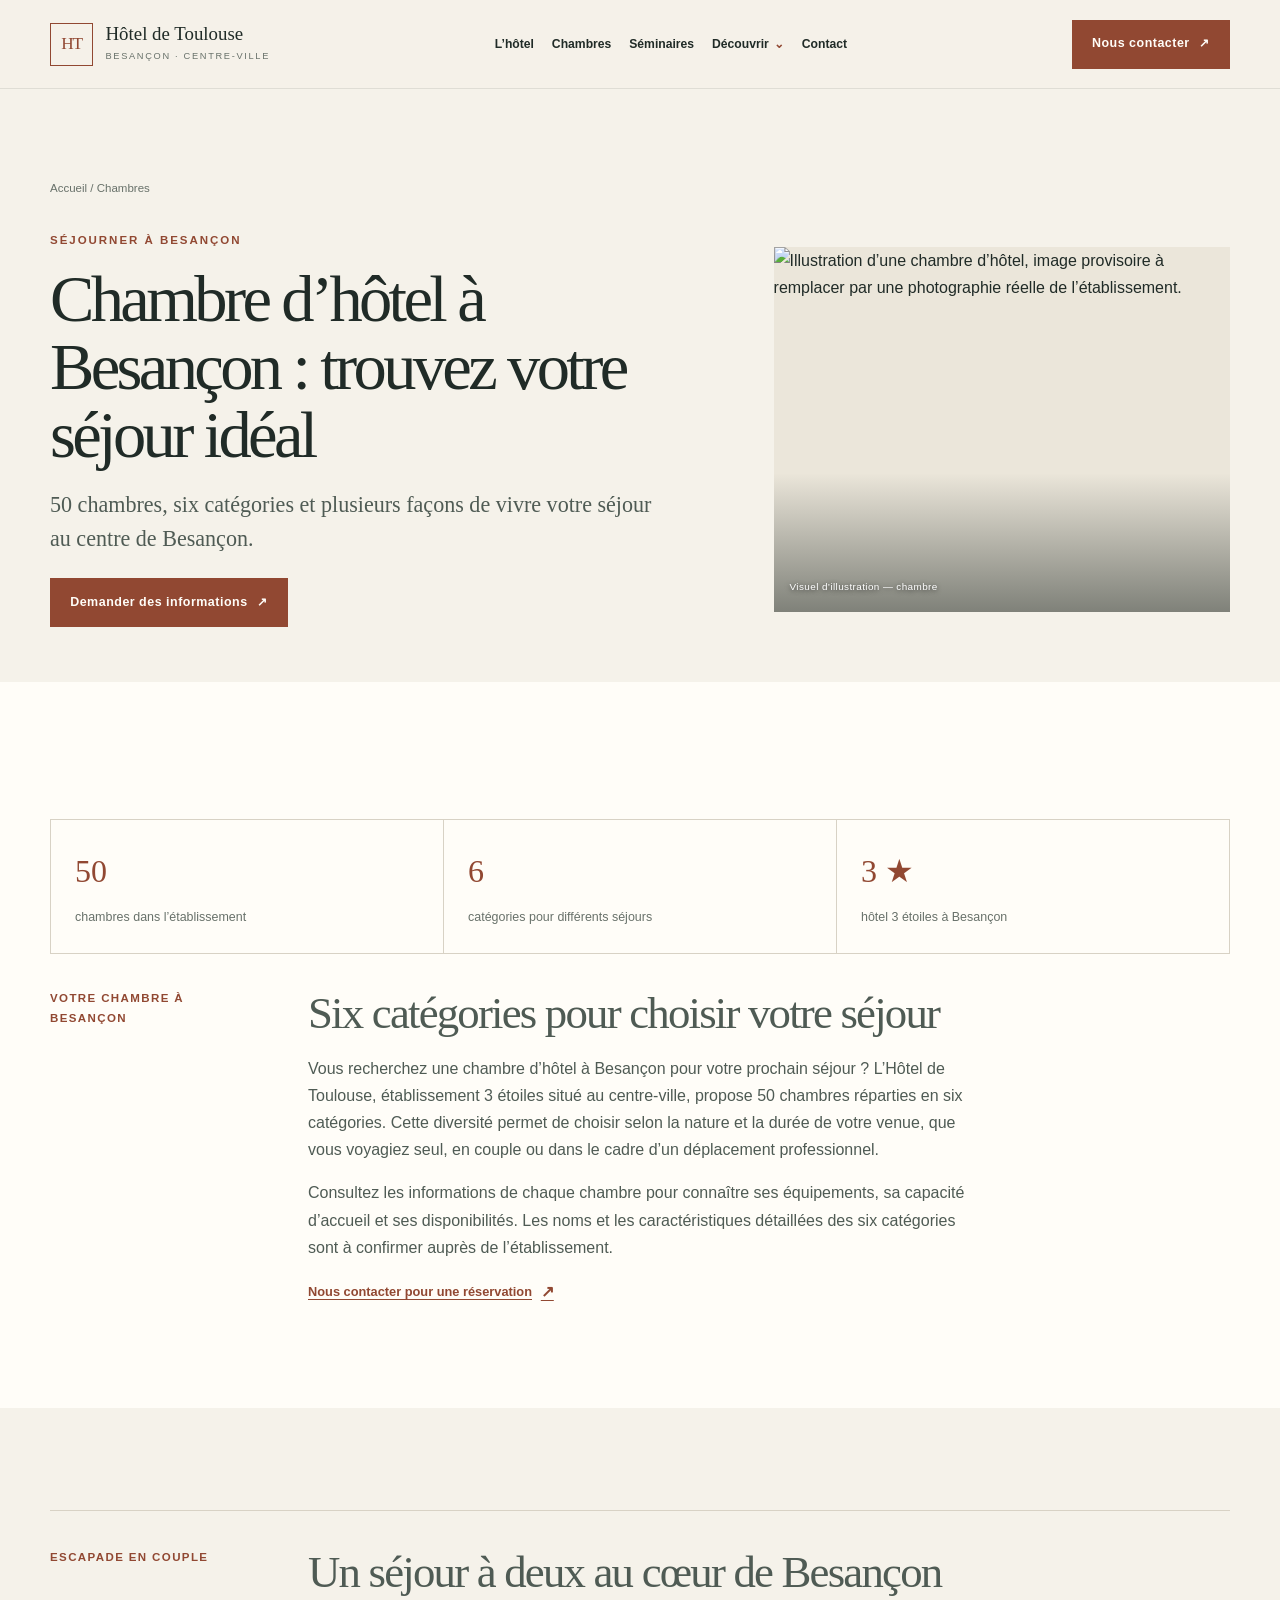
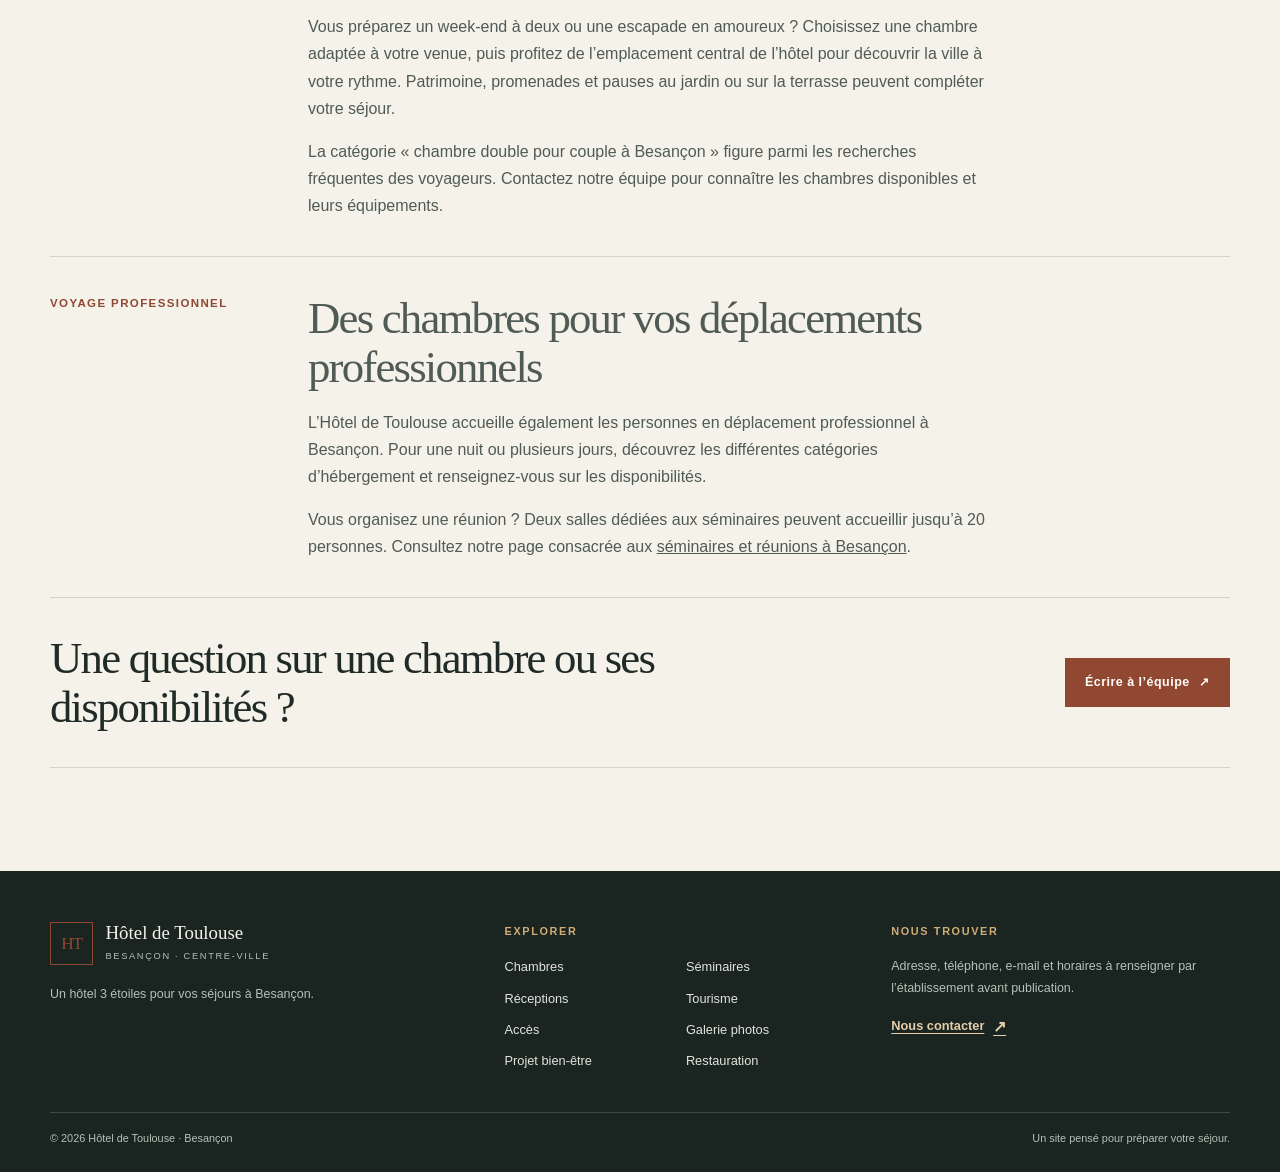
==== chambres/index.html @ 4cdc9aeb "Add files via upload" ====
<!doctype html>
<html lang="fr">
<head>
  <meta charset="utf-8"><meta name="viewport" content="width=device-width, initial-scale=1">
  <title>Chambre hôtel Besançon | Hôtel de Toulouse, 3 étoiles</title>
  <meta name="description" content="Découvrez les 50 chambres de l'Hôtel de Toulouse à Besançon, réparties en six catégories pour vos séjours personnels ou professionnels.">
  <meta name="robots" content="index,follow"><link rel="canonical" href="/chambres/"><link rel="icon" href="../assets/monogram.svg" type="image/svg+xml"><link rel="stylesheet" href="../assets/site.css"><script src="../assets/site.js" defer></script>
  <meta property="og:type" content="website"><meta property="og:locale" content="fr_FR"><meta property="og:title" content="Chambres | Hôtel de Toulouse à Besançon"><meta property="og:description" content="50 chambres en six catégories pour vos séjours à Besançon.">
</head>
<body>
  <a class="skip-link" href="#contenu">Aller au contenu</a>
  <header class="site-header"><div class="wrap header-inner">
    <a class="brand" href="../"><span class="brand-mark" aria-hidden="true">HT</span><span><span class="brand-name">Hôtel de Toulouse</span><span class="brand-place">BESANÇON · CENTRE-VILLE</span></span></a>
    <button class="menu-toggle" type="button" aria-expanded="false" aria-controls="navigation">Menu <span aria-hidden="true">☰</span></button>
    <nav class="main-nav" id="navigation" aria-label="Navigation principale"><a href="../">L’hôtel</a><a href="./" aria-current="page">Chambres</a><a href="../seminaires-reunions/">Séminaires</a><details><summary>Découvrir</summary><div class="nav-dropdown"><a href="../receptions-mariages/">Réceptions &amp; mariages</a><a href="../visiter-besancon/">Visiter Besançon</a><a href="../situation-acces/">Situation &amp; accès</a><a href="../galerie-photos/">Galerie photos</a><a href="../spa/">Projet bien-être</a><a href="../restaurant-gastronomique/">Restauration</a></div></details><a href="../contact/">Contact</a></nav>
    <a class="button header-cta" href="../contact/">Nous contacter <span aria-hidden="true">↗</span></a>
  </div></header>
  <main id="contenu">
    <section class="page-hero"><div class="wrap"><nav class="breadcrumb" aria-label="Fil d’Ariane"><a href="../">Accueil</a> / Chambres</nav><div class="page-hero-grid">
      <div><p class="eyebrow">Séjourner à Besançon</p><h1>Chambre d’hôtel à Besançon : trouvez votre séjour idéal</h1><p class="lead">50 chambres, six catégories et plusieurs façons de vivre votre séjour au centre de Besançon.</p><a class="button" href="../contact/">Demander des informations <span aria-hidden="true">↗</span></a></div>
      <figure class="hero-photo"><img src="https://images.unsplash.com/photo-1611892440504-42a792e24d32?auto=format&amp;fit=crop&amp;w=1000&amp;q=80" width="1000" height="800" alt="Illustration d’une chambre d’hôtel, image provisoire à remplacer par une photographie réelle de l’établissement."><figcaption class="photo-note">Visuel d’illustration — chambre</figcaption></figure>
    </div></div></section>
    <section class="section section--light"><div class="wrap">
      <div class="stat-grid"><div class="stat"><strong>50</strong><span>chambres dans l’établissement</span></div><div class="stat"><strong>6</strong><span>catégories pour différents séjours</span></div><div class="stat"><strong>3 ★</strong><span>hôtel 3 étoiles à Besançon</span></div></div>
      <div class="prose-layout"><div class="prose-aside">Votre chambre à Besançon</div><div class="copy"><h2>Six catégories pour choisir votre séjour</h2><p>Vous recherchez une chambre d’hôtel à Besançon pour votre prochain séjour ? L’Hôtel de Toulouse, établissement 3 étoiles situé au centre-ville, propose 50 chambres réparties en six catégories. Cette diversité permet de choisir selon la nature et la durée de votre venue, que vous voyagiez seul, en couple ou dans le cadre d’un déplacement professionnel.</p><p>Consultez les informations de chaque chambre pour connaître ses équipements, sa capacité d’accueil et ses disponibilités. Les noms et les caractéristiques détaillées des six catégories sont à confirmer auprès de l’établissement.</p><a class="text-link" href="../contact/">Nous contacter pour une réservation</a></div></div>
    </div></section>
    <section class="section"><div class="wrap">
      <div class="prose-section"><div class="prose-layout"><div class="prose-aside">Escapade en couple</div><div class="copy"><h2>Un séjour à deux au cœur de Besançon</h2><p>Vous préparez un week-end à deux ou une escapade en amoureux ? Choisissez une chambre adaptée à votre venue, puis profitez de l’emplacement central de l’hôtel pour découvrir la ville à votre rythme. Patrimoine, promenades et pauses au jardin ou sur la terrasse peuvent compléter votre séjour.</p><p>La catégorie « chambre double pour couple à Besançon » figure parmi les recherches fréquentes des voyageurs. Contactez notre équipe pour connaître les chambres disponibles et leurs équipements.</p></div></div></div>
      <div class="prose-section"><div class="prose-layout"><div class="prose-aside">Voyage professionnel</div><div class="copy"><h2>Des chambres pour vos déplacements professionnels</h2><p>L’Hôtel de Toulouse accueille également les personnes en déplacement professionnel à Besançon. Pour une nuit ou plusieurs jours, découvrez les différentes catégories d’hébergement et renseignez-vous sur les disponibilités.</p><p>Vous organisez une réunion ? Deux salles dédiées aux séminaires peuvent accueillir jusqu’à 20 personnes. Consultez notre page consacrée aux <a href="../seminaires-reunions/">séminaires et réunions à Besançon</a>.</p></div></div></div>
      <div class="cta-band"><h2>Une question sur une chambre ou ses disponibilités ?</h2><a class="button" href="../contact/">Écrire à l’équipe <span aria-hidden="true">↗</span></a></div>
    </div></section>
  </main>
  <footer class="site-footer"><div class="wrap"><div class="footer-grid"><div><a class="brand" href="../"><span class="brand-mark" aria-hidden="true">HT</span><span><span class="brand-name">Hôtel de Toulouse</span><span class="brand-place">BESANÇON · CENTRE-VILLE</span></span></a><p class="footer-note" style="margin-top:1.2rem">Un hôtel 3 étoiles pour vos séjours à Besançon.</p></div><div><p class="footer-title">Explorer</p><div class="footer-links"><a href="./">Chambres</a><a href="../seminaires-reunions/">Séminaires</a><a href="../receptions-mariages/">Réceptions</a><a href="../visiter-besancon/">Tourisme</a><a href="../situation-acces/">Accès</a><a href="../galerie-photos/">Galerie photos</a><a href="../spa/">Projet bien-être</a><a href="../restaurant-gastronomique/">Restauration</a></div></div><div><p class="footer-title">Nous trouver</p><p class="footer-note">Adresse, téléphone, e-mail et horaires à renseigner par l’établissement avant publication.</p><a class="text-link" href="../contact/" style="color:#e5cda9">Nous contacter</a></div></div><div class="footer-bottom"><span>© <span data-year>2026</span> Hôtel de Toulouse · Besançon</span><span>Un site pensé pour préparer votre séjour.</span></div></div></footer>
</body>
</html>
---- assets/site.css ----
:root {
  color-scheme: light;
  --paper: #f5f2ea;
  --paper-deep: #ebe6da;
  --ink: #202b27;
  --muted: #68716a;
  --line: #d8d2c5;
  --accent: #914832;
  --accent-dark: #713823;
  --gold: #c9a56d;
  --white: #fffdf8;
  --serif: Georgia, "Times New Roman", serif;
  --sans: "Segoe UI", Arial, sans-serif;
  --content: 1180px;
}

* { box-sizing: border-box; }
html { scroll-behavior: smooth; scroll-padding-top: 6rem; }
body {
  margin: 0;
  background: var(--paper);
  color: var(--ink);
  font-family: var(--sans);
  font-size: 16px;
  line-height: 1.7;
  -webkit-font-smoothing: antialiased;
}
img { display: block; max-width: 100%; }
a { color: inherit; }
a:focus-visible, button:focus-visible, summary:focus-visible {
  outline: 3px solid var(--gold);
  outline-offset: 4px;
}
.skip-link {
  position: absolute;
  z-index: 20;
  top: 0.6rem;
  left: 0.6rem;
  padding: 0.7rem 1rem;
  transform: translateY(-160%);
  background: var(--white);
  color: var(--ink);
}
.skip-link:focus { transform: translateY(0); }
.wrap { width: min(var(--content), calc(100% - 3rem)); margin-inline: auto; }
.eyebrow {
  margin: 0 0 1rem;
  color: var(--accent);
  font-size: 0.72rem;
  font-weight: 700;
  letter-spacing: 0.17em;
  line-height: 1.5;
  text-transform: uppercase;
}
.site-header {
  position: relative;
  z-index: 10;
  border-bottom: 1px solid rgba(32, 43, 39, 0.1);
  background: rgba(245, 242, 234, 0.96);
}
.header-inner {
  display: flex;
  min-height: 88px;
  align-items: center;
  justify-content: space-between;
  gap: 1.5rem;
}
.brand {
  display: inline-flex;
  align-items: center;
  gap: 0.78rem;
  flex: 0 0 auto;
  text-decoration: none;
}
.brand-mark {
  display: grid;
  width: 43px;
  height: 43px;
  place-items: center;
  border: 1px solid var(--accent);
  color: var(--accent);
  font-family: var(--serif);
  font-size: 1.08rem;
  letter-spacing: -0.07em;
}
.brand-name { display: block; font-family: var(--serif); font-size: 1.18rem; line-height: 1.15; }
.brand-place {
  display: block;
  margin-top: 0.3rem;
  color: var(--muted);
  font-size: 0.58rem;
  letter-spacing: 0.18em;
}
.main-nav { display: flex; align-items: center; gap: clamp(0.65rem, 1.4vw, 1.35rem); }
.main-nav a, .main-nav summary {
  color: var(--ink);
  font-size: 0.76rem;
  font-weight: 600;
  text-decoration: none;
}
.main-nav a:hover, .main-nav summary:hover { color: var(--accent); }
.main-nav details { position: relative; }
.main-nav summary { cursor: pointer; list-style: none; }
.main-nav summary::-webkit-details-marker { display: none; }
.main-nav summary::after { content: "⌄"; margin-left: 0.32rem; color: var(--accent); }
.nav-dropdown {
  position: absolute;
  top: 1.8rem;
  left: -1rem;
  display: grid;
  min-width: 220px;
  gap: 0.8rem;
  padding: 1.1rem;
  border: 1px solid var(--line);
  background: var(--white);
  box-shadow: 0 16px 35px rgba(32, 43, 39, 0.12);
}
.nav-dropdown a { font-size: 0.82rem; }
.menu-toggle { display: none; }
.button {
  display: inline-flex;
  min-height: 49px;
  align-items: center;
  justify-content: center;
  gap: 0.6rem;
  padding: 0.78rem 1.2rem;
  border: 1px solid var(--accent);
  background: var(--accent);
  color: var(--white);
  font-size: 0.78rem;
  font-weight: 700;
  letter-spacing: 0.04em;
  text-decoration: none;
  transition: background 160ms ease, color 160ms ease, transform 160ms ease;
}
.button:hover { transform: translateY(-2px); background: var(--accent-dark); }
.button--outline { background: transparent; color: var(--accent); }
.button--outline:hover { background: var(--accent); color: var(--white); }
.text-link {
  display: inline-flex;
  align-items: center;
  gap: 0.55rem;
  color: var(--accent);
  font-size: 0.8rem;
  font-weight: 700;
  text-decoration-thickness: 1px;
  text-underline-offset: 0.25em;
}
.text-link::after { content: "↗"; font-size: 1rem; }
h1, h2, h3, p { margin-top: 0; }
h1, h2, h3 { font-family: var(--serif); font-weight: 400; }
h1 { max-width: 760px; margin-bottom: 1.2rem; font-size: clamp(2.8rem, 6vw, 5.5rem); letter-spacing: -0.055em; line-height: 1.02; }
h2 { margin-bottom: 1rem; font-size: clamp(2rem, 3.5vw, 3.25rem); letter-spacing: -0.04em; line-height: 1.1; }
h3 { margin-bottom: 0.65rem; font-size: 1.4rem; line-height: 1.2; }
.lead { max-width: 620px; color: #4f5b54; font-family: var(--serif); font-size: clamp(1.13rem, 1.8vw, 1.38rem); line-height: 1.55; }
.copy { max-width: 680px; color: #4f5b54; }
.copy p:last-child { margin-bottom: 0; }
.hero { padding: clamp(3.5rem, 7vw, 6.8rem) 0 clamp(3.8rem, 8vw, 7.5rem); }
.hero-grid { display: grid; grid-template-columns: minmax(0, 1fr) minmax(330px, 0.88fr); align-items: center; gap: clamp(2.5rem, 7vw, 6.5rem); }
.hero-copy { padding: 0.5rem 0; }
.hero-copy .lead { margin-bottom: 1.8rem; }
.hero-actions { display: flex; flex-wrap: wrap; align-items: center; gap: 1.1rem; }
.hero-photo {
  position: relative;
  min-height: 470px;
  margin: 0;
  background: var(--paper-deep);
}
.hero-photo img { width: 100%; height: 100%; min-height: 470px; object-fit: cover; }
.hero-photo::after {
  position: absolute;
  inset: auto 0 0;
  height: 38%;
  background: linear-gradient(transparent, rgba(20, 29, 25, 0.5));
  content: "";
}
.photo-note {
  position: absolute;
  z-index: 1;
  right: 1rem;
  bottom: 1rem;
  left: 1rem;
  margin: 0;
  color: white;
  font-size: 0.62rem;
  letter-spacing: 0.04em;
  text-shadow: 0 1px 5px rgba(0, 0, 0, 0.65);
}
.hero-seal {
  position: absolute;
  z-index: 2;
  top: 1.2rem;
  left: -1.4rem;
  display: grid;
  width: 83px;
  height: 83px;
  place-content: center;
  border-radius: 50%;
  background: var(--paper);
  color: var(--accent);
  font-family: var(--serif);
  font-size: 0.85rem;
  line-height: 1.2;
  text-align: center;
}
.hero-seal strong { font-size: 1.3rem; font-weight: 400; }
.trust-row { display: flex; flex-wrap: wrap; gap: 0.9rem 1.8rem; margin-top: 2.4rem; color: var(--muted); font-size: 0.72rem; }
.trust-row span::before { content: "✳"; margin-right: 0.45rem; color: var(--gold); }
.section { padding: clamp(4rem, 8vw, 7rem) 0; }
.section--light { background: var(--white); }
.section--dark { background: var(--ink); color: var(--paper); }
.section-head { display: flex; align-items: end; justify-content: space-between; gap: 2rem; margin-bottom: 2.2rem; }
.section-head h2 { max-width: 650px; margin-bottom: 0; }
.section-head .copy { max-width: 370px; margin: 0; font-size: 0.9rem; }
.cards { display: grid; grid-template-columns: repeat(3, minmax(0, 1fr)); gap: 1.15rem; }
.card {
  min-height: 255px;
  padding: 1.6rem;
  border: 1px solid var(--line);
  background: var(--paper);
}
.card-number { display: block; margin-bottom: 2rem; color: var(--gold); font-family: var(--serif); font-size: 1rem; }
.card p { max-width: 330px; margin-bottom: 1.2rem; color: var(--muted); font-size: 0.88rem; }
.card .text-link { margin-top: auto; }
.card h3 { max-width: 300px; }
.feature-grid { display: grid; grid-template-columns: 0.85fr 1.15fr; align-items: center; gap: clamp(2rem, 7vw, 7rem); }
.feature-image { position: relative; min-height: 420px; margin: 0; background: var(--paper-deep); }
.feature-image img { width: 100%; height: 100%; min-height: 420px; object-fit: cover; }
.feature-list { display: grid; gap: 1.3rem; margin: 2rem 0; padding: 0; list-style: none; }
.feature-list li { padding-top: 1rem; border-top: 1px solid var(--line); }
.feature-list strong { display: block; margin-bottom: 0.22rem; font-family: var(--serif); font-size: 1.15rem; font-weight: 400; }
.feature-list span { color: var(--muted); font-size: 0.86rem; }
.dark-panel { padding: clamp(2rem, 5vw, 4.5rem); background: #293630; }
.dark-panel h2 { max-width: 650px; }
.dark-panel p { max-width: 660px; color: #d2d7d1; }
.dark-panel .eyebrow { color: #d0ad76; }
.cta-band { display: flex; align-items: center; justify-content: space-between; gap: 2rem; padding: 2.2rem 0; border-top: 1px solid var(--line); border-bottom: 1px solid var(--line); }
.cta-band h2 { max-width: 720px; margin: 0; font-size: clamp(1.8rem, 3.5vw, 3rem); }
.page-hero { padding: clamp(3.2rem, 7vw, 6rem) 0 3.4rem; }
.page-hero-grid { display: grid; grid-template-columns: 1fr minmax(280px, 0.72fr); align-items: center; gap: clamp(2rem, 7vw, 6rem); }
.page-hero h1 { font-size: clamp(2.7rem, 5.2vw, 4.6rem); }
.page-hero .hero-photo, .page-hero .hero-photo img { min-height: 350px; }
.breadcrumb { margin: 0 0 2.1rem; color: var(--muted); font-size: 0.72rem; }
.breadcrumb a { text-decoration: none; }
.prose-section { padding: 2.3rem 0; border-top: 1px solid var(--line); }
.prose-section p { max-width: 770px; color: #4f5b54; }
.prose-layout { display: grid; grid-template-columns: 210px minmax(0, 1fr); gap: 3rem; }
.prose-aside { color: var(--accent); font-size: 0.72rem; font-weight: 700; letter-spacing: 0.12em; text-transform: uppercase; }
.stat-grid { display: grid; grid-template-columns: repeat(3, 1fr); gap: 1px; margin: 2.2rem 0; background: var(--line); border: 1px solid var(--line); }
.stat { min-height: 130px; padding: 1.5rem; background: var(--white); }
.stat strong { display: block; margin-bottom: 0.2rem; color: var(--accent); font-family: var(--serif); font-size: 2rem; font-weight: 400; }
.stat span { color: var(--muted); font-size: 0.78rem; }
.image-grid { display: grid; grid-template-columns: repeat(3, 1fr); gap: 1rem; }
.image-grid figure { position: relative; min-height: 265px; margin: 0; overflow: hidden; background: var(--paper-deep); }
.image-grid img { width: 100%; height: 265px; object-fit: cover; transition: transform 300ms ease; }
.image-grid figure:hover img { transform: scale(1.035); }
.image-grid figcaption { padding: 0.8rem 0.2rem; color: var(--muted); font-size: 0.76rem; }
.notice {
  padding: 1.2rem 1.4rem;
  border-left: 3px solid var(--gold);
  background: var(--white);
  color: #505a53;
  font-size: 0.9rem;
}
.notice strong { color: var(--ink); }
.contact-panel { display: grid; grid-template-columns: 1fr 1fr; gap: 2rem; padding: 2rem; background: var(--white); }
.contact-panel h2 { font-size: 2rem; }
.contact-panel p { color: var(--muted); }
.contact-placeholder { padding: 1.1rem; border: 1px dashed #b9a98c; background: var(--paper); font-size: 0.82rem; }
.faq { border-top: 1px solid var(--line); }
.faq details { padding: 1.1rem 0; border-bottom: 1px solid var(--line); }
.faq summary { cursor: pointer; font-family: var(--serif); font-size: 1.15rem; }
.faq details p { max-width: 730px; margin: 0.8rem 0 0; color: var(--muted); }
.site-footer { padding: 3.2rem 0 1.5rem; background: #1a2420; color: #f5f2ea; }
.footer-grid { display: grid; grid-template-columns: 1.2fr 1fr 1fr; gap: 3rem; padding-bottom: 2.5rem; }
.site-footer .brand-place, .site-footer .footer-muted { color: #b7c0b8; }
.footer-title { margin-bottom: 1rem; color: #d0ad76; font-size: 0.68rem; font-weight: 700; letter-spacing: 0.15em; text-transform: uppercase; }
.footer-links { display: grid; grid-template-columns: repeat(2, minmax(0, 1fr)); gap: 0.6rem 1.5rem; }
.footer-links a { color: #e2e4dd; font-size: 0.8rem; text-decoration: none; }
.footer-links a:hover { color: white; text-decoration: underline; }
.footer-note { color: #b7c0b8; font-size: 0.78rem; }
.footer-bottom { display: flex; justify-content: space-between; gap: 1rem; padding-top: 1rem; border-top: 1px solid rgba(255,255,255,0.16); color: #b7c0b8; font-size: 0.68rem; }
.sr-only { position: absolute; width: 1px; height: 1px; padding: 0; margin: -1px; overflow: hidden; clip: rect(0,0,0,0); white-space: nowrap; border: 0; }

@media (max-width: 1050px) {
  .header-inner { flex-wrap: wrap; padding-block: 0.9rem; }
  .menu-toggle { display: inline-flex; min-height: 42px; align-items: center; gap: 0.55rem; padding: 0.5rem 0.8rem; border: 1px solid var(--line); background: transparent; color: var(--ink); font: inherit; font-size: 0.78rem; }
  .main-nav { order: 3; width: 100%; flex-wrap: wrap; gap: 0.9rem 1.25rem; padding: 0.8rem 0; }
  .has-js .main-nav { display: none; }
  .has-js .main-nav.is-open { display: flex; }
  .nav-dropdown { z-index: 12; }
  .hero-grid { grid-template-columns: 1fr 0.85fr; gap: 2.5rem; }
}
@media (max-width: 720px) {
  .wrap { width: min(var(--content), calc(100% - 2rem)); }
  .header-inner { min-height: 74px; gap: 0.6rem; }
  .brand-name { font-size: 1.02rem; }
  .brand-mark { width: 38px; height: 38px; }
  .header-cta { min-height: 40px; padding: 0.55rem 0.7rem; font-size: 0.68rem; }
  .hero { padding-top: 3rem; }
  .hero-grid, .page-hero-grid, .feature-grid, .prose-layout, .contact-panel { grid-template-columns: 1fr; }
  .hero-grid, .page-hero-grid { gap: 2.3rem; }
  .hero-photo, .hero-photo img { min-height: 320px; }
  .hero-seal { left: 0.8rem; width: 70px; height: 70px; }
  .page-hero .hero-photo, .page-hero .hero-photo img { min-height: 275px; }
  .section-head, .cta-band { align-items: flex-start; flex-direction: column; }
  .cards { grid-template-columns: 1fr; }
  .card { min-height: auto; }
  .card-number { margin-bottom: 1.2rem; }
  .feature-image, .feature-image img { min-height: 300px; }
  .prose-layout { gap: 0.6rem; }
  .stat-grid { grid-template-columns: 1fr; }
  .stat { min-height: auto; }
  .image-grid { grid-template-columns: 1fr 1fr; gap: 0.7rem; }
  .image-grid figure { min-height: 190px; }
  .image-grid img { height: 190px; }
  .footer-grid { grid-template-columns: 1fr; gap: 1.8rem; }
  .footer-bottom { flex-direction: column; }
}
@media (max-width: 430px) {
  .header-cta { display: none; }
  .image-grid { grid-template-columns: 1fr; }
}
@media (prefers-reduced-motion: reduce) {
  *, *::before, *::after { scroll-behavior: auto !important; transition-duration: 0.01ms !important; }
}
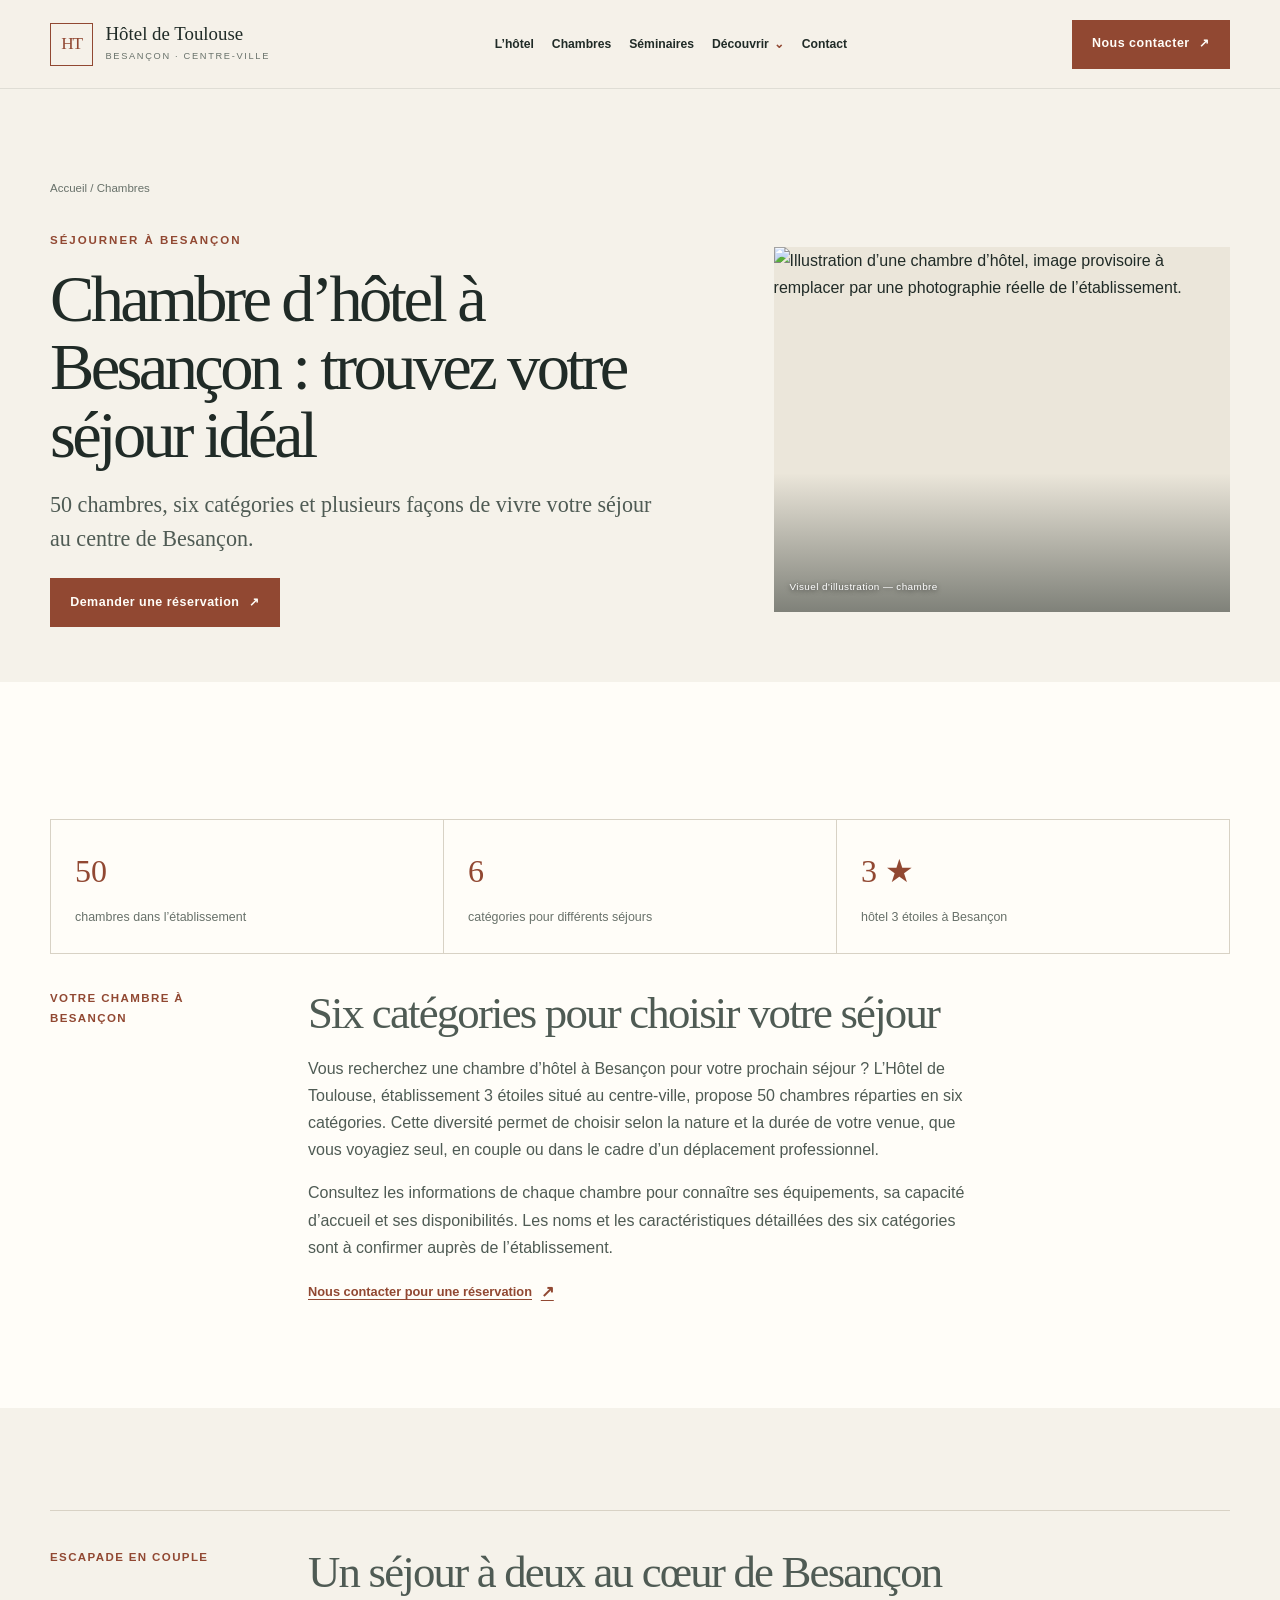
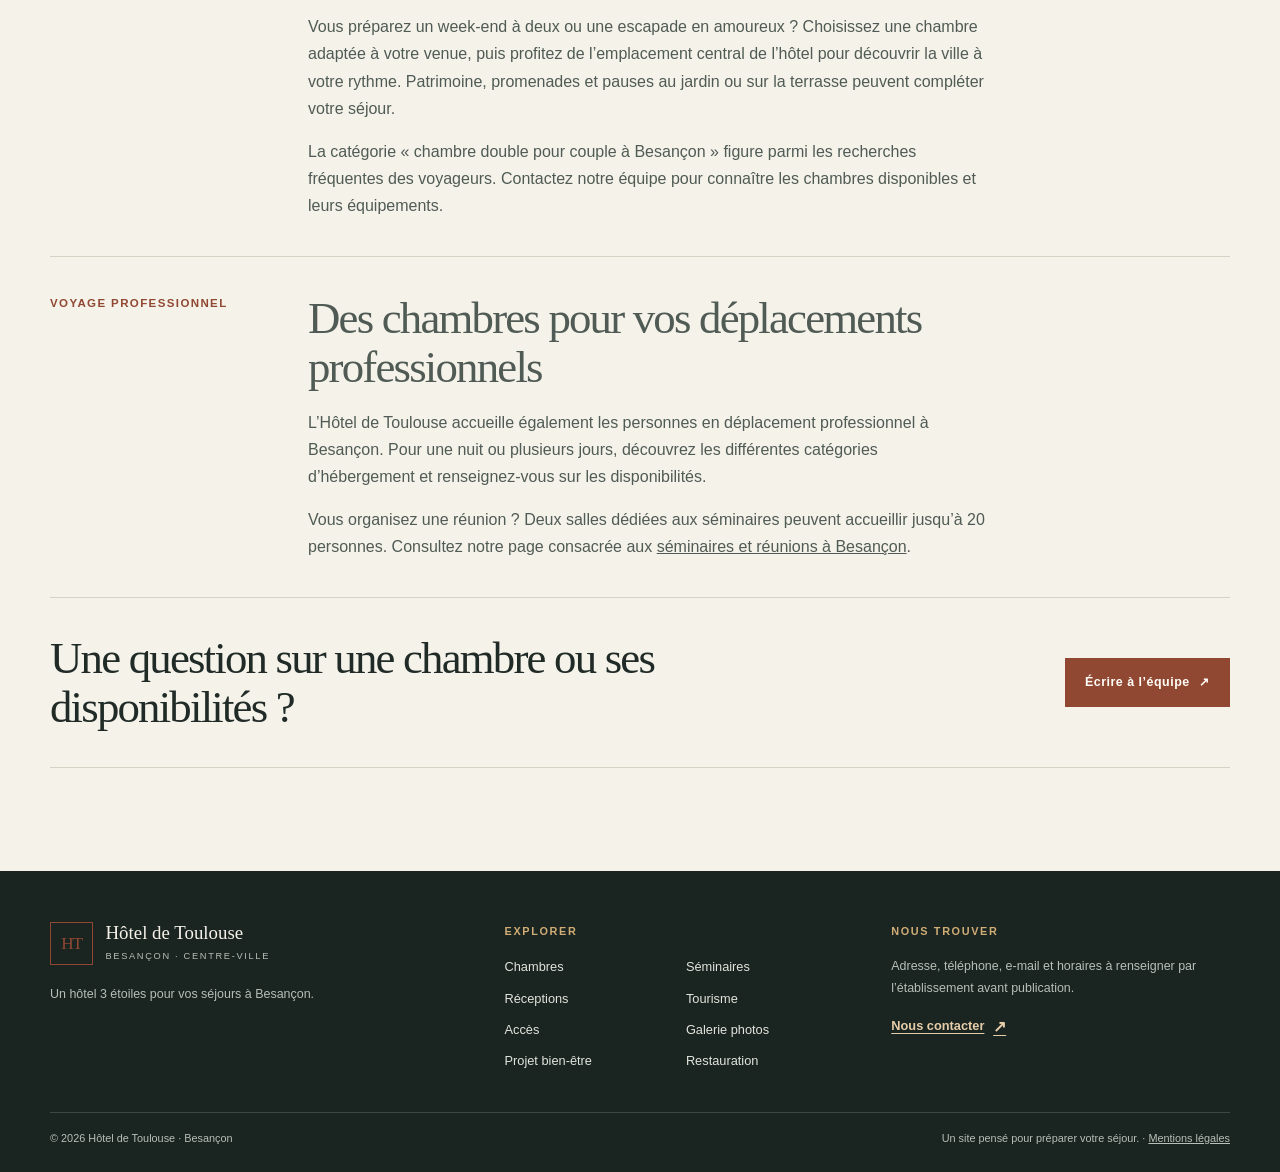
==== commit 76ea1de0: "Add files via upload" ====
--- a/chambres/index.html
+++ b/chambres/index.html
@@ -17,7 +17,7 @@
   </div></header>
   <main id="contenu">
     <section class="page-hero"><div class="wrap"><nav class="breadcrumb" aria-label="Fil d’Ariane"><a href="../">Accueil</a> / Chambres</nav><div class="page-hero-grid">
-      <div><p class="eyebrow">Séjourner à Besançon</p><h1>Chambre d’hôtel à Besançon : trouvez votre séjour idéal</h1><p class="lead">50 chambres, six catégories et plusieurs façons de vivre votre séjour au centre de Besançon.</p><a class="button" href="../contact/">Demander des informations <span aria-hidden="true">↗</span></a></div>
+      <div><p class="eyebrow">Séjourner à Besançon</p><h1>Chambre d’hôtel à Besançon : trouvez votre séjour idéal</h1><p class="lead">50 chambres, six catégories et plusieurs façons de vivre votre séjour au centre de Besançon.</p><a class="button" href="../contact/#coordonnees">Demander une réservation <span aria-hidden="true">↗</span></a></div>
       <figure class="hero-photo"><img src="https://images.unsplash.com/photo-1611892440504-42a792e24d32?auto=format&amp;fit=crop&amp;w=1000&amp;q=80" width="1000" height="800" alt="Illustration d’une chambre d’hôtel, image provisoire à remplacer par une photographie réelle de l’établissement."><figcaption class="photo-note">Visuel d’illustration — chambre</figcaption></figure>
     </div></div></section>
     <section class="section section--light"><div class="wrap">
@@ -30,6 +30,6 @@
       <div class="cta-band"><h2>Une question sur une chambre ou ses disponibilités ?</h2><a class="button" href="../contact/">Écrire à l’équipe <span aria-hidden="true">↗</span></a></div>
     </div></section>
   </main>
-  <footer class="site-footer"><div class="wrap"><div class="footer-grid"><div><a class="brand" href="../"><span class="brand-mark" aria-hidden="true">HT</span><span><span class="brand-name">Hôtel de Toulouse</span><span class="brand-place">BESANÇON · CENTRE-VILLE</span></span></a><p class="footer-note" style="margin-top:1.2rem">Un hôtel 3 étoiles pour vos séjours à Besançon.</p></div><div><p class="footer-title">Explorer</p><div class="footer-links"><a href="./">Chambres</a><a href="../seminaires-reunions/">Séminaires</a><a href="../receptions-mariages/">Réceptions</a><a href="../visiter-besancon/">Tourisme</a><a href="../situation-acces/">Accès</a><a href="../galerie-photos/">Galerie photos</a><a href="../spa/">Projet bien-être</a><a href="../restaurant-gastronomique/">Restauration</a></div></div><div><p class="footer-title">Nous trouver</p><p class="footer-note">Adresse, téléphone, e-mail et horaires à renseigner par l’établissement avant publication.</p><a class="text-link" href="../contact/" style="color:#e5cda9">Nous contacter</a></div></div><div class="footer-bottom"><span>© <span data-year>2026</span> Hôtel de Toulouse · Besançon</span><span>Un site pensé pour préparer votre séjour.</span></div></div></footer>
+  <footer class="site-footer"><div class="wrap"><div class="footer-grid"><div><a class="brand" href="../"><span class="brand-mark" aria-hidden="true">HT</span><span><span class="brand-name">Hôtel de Toulouse</span><span class="brand-place">BESANÇON · CENTRE-VILLE</span></span></a><p class="footer-note" style="margin-top:1.2rem">Un hôtel 3 étoiles pour vos séjours à Besançon.</p></div><div><p class="footer-title">Explorer</p><div class="footer-links"><a href="./">Chambres</a><a href="../seminaires-reunions/">Séminaires</a><a href="../receptions-mariages/">Réceptions</a><a href="../visiter-besancon/">Tourisme</a><a href="../situation-acces/">Accès</a><a href="../galerie-photos/">Galerie photos</a><a href="../spa/">Projet bien-être</a><a href="../restaurant-gastronomique/">Restauration</a></div></div><div><p class="footer-title">Nous trouver</p><p class="footer-note">Adresse, téléphone, e-mail et horaires à renseigner par l’établissement avant publication.</p><a class="text-link" href="../contact/" style="color:#e5cda9">Nous contacter</a></div></div><div class="footer-bottom"><span>© <span data-year>2026</span> Hôtel de Toulouse · Besançon</span><span>Un site pensé pour préparer votre séjour. · <a href="../mentions-legales/">Mentions légales</a></span></div></div></footer>
 </body>
 </html>
